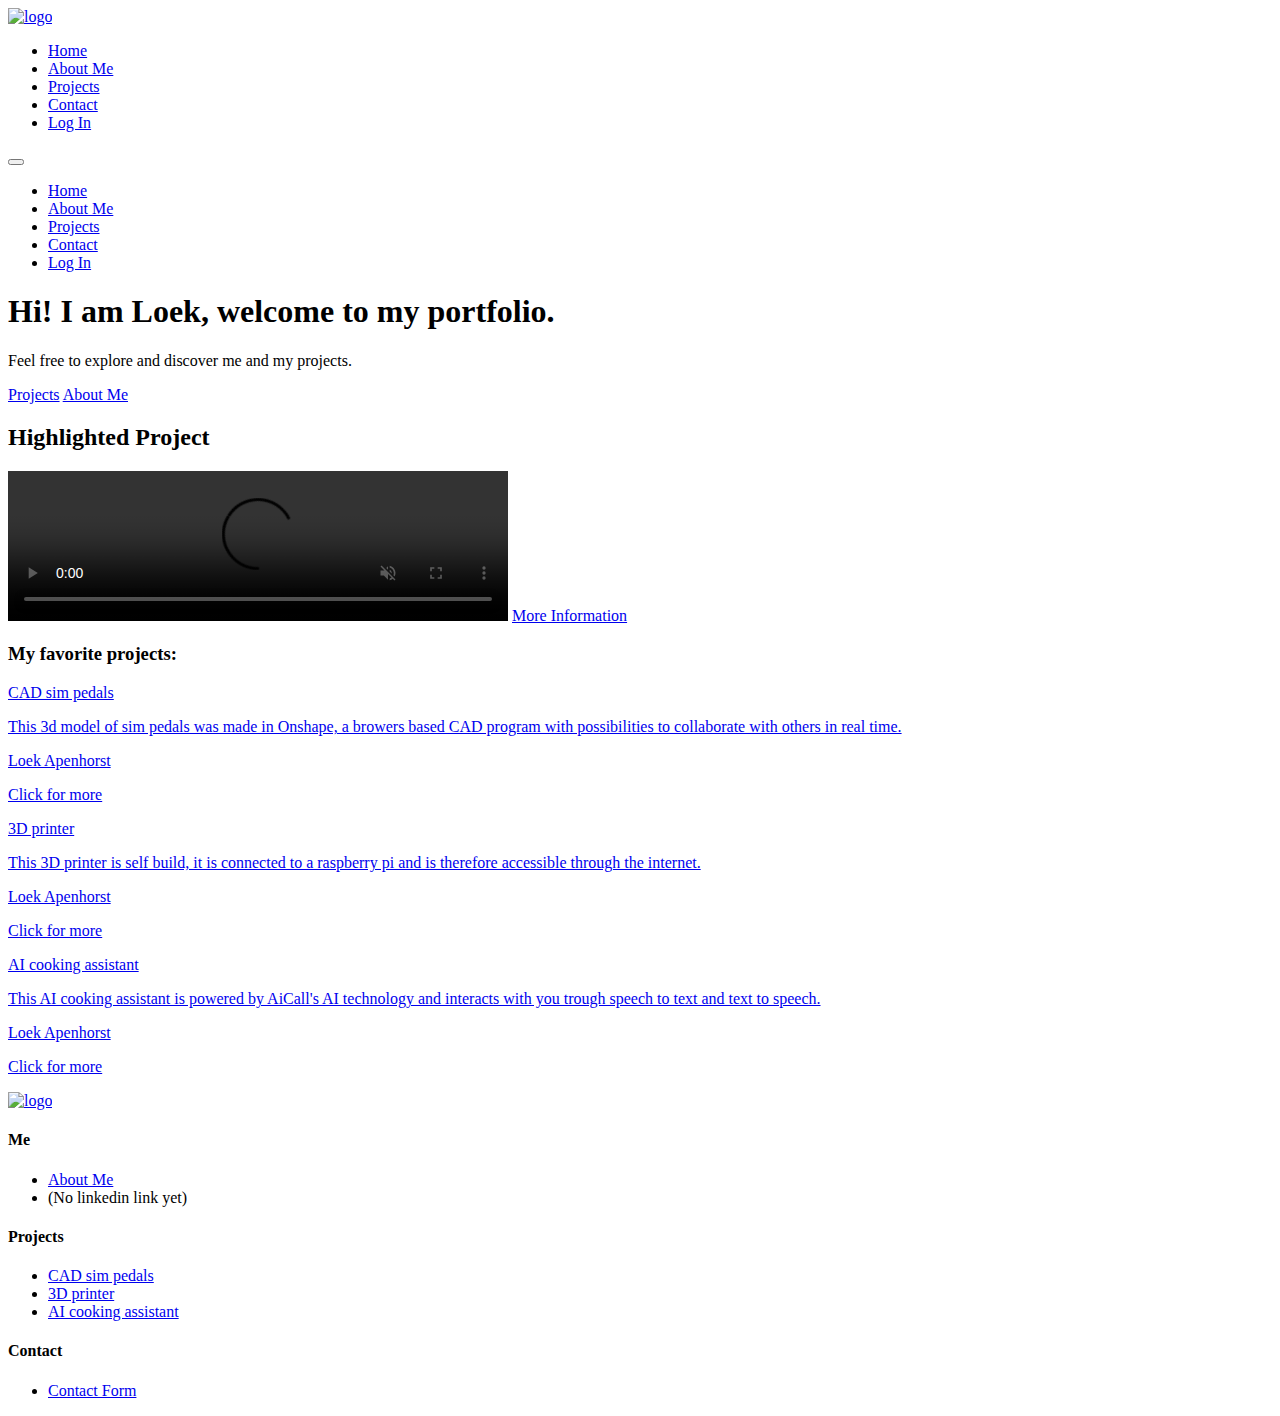
==== index.html @ c2a08de0 "Add files via upload" ====
<!DOCTYPE html>
<html lang="en">
  <head>
    <meta charset="UTF-8" />
    <meta name="viewport" content="width=device-width, initial-scale=1.0" />
    <title>Portfolio Loek Apenhorst</title>
    <link rel="preconnect" href="https://fonts.googleapis.com" />
    <link rel="preconnect" href="https://fonts.gstatic.com" crossorigin />
    <link
      href="https://fonts.googleapis.com/css2?family=Poppins:wght@300;400;600;700&display=swap"
      rel="stylesheet"
    />
    <link
      rel="stylesheet"
      href="https://cdnjs.cloudflare.com/ajax/libs/font-awesome/6.5.1/css/all.min.css"
      integrity="sha512-DTOQO9RWCH3ppGqcWaEA1BIZOC6xxalwEsw9c2QQeAIftl+Vegovlnee1c9QX4TctnWMn13TZye+giMm8e2LwA=="
      crossorigin="anonymous"
      referrerpolicy="no-referrer"
    />
    <link rel="stylesheet" href="styles/style1.css" />
    <link rel="shortcut icon" href="images/tab_icon.ico" type="image/x-icon" />
  </head>

  <body>
    <nav class="navbar">
      <div class="container">
        <div class="logo">
          <a href="index.html">
            <img src="images/logo.png" alt="logo" />
          </a>
        </div>
        <div class="main-menu">
          <ul>
            <li>
              <a href="index.html">Home</a>
            </li>
            <li>
              <a href="about_me.html">About Me</a>
            </li>
            <li>
              <a href="projects.html">Projects</a>
            </li>
            <li>
              <a href="contact.html">Contact</a>
            </li>
            <li>
              <a class="btn" href="#"> <i class="fas fa-user"></i> Log In </a>
            </li>
          </ul>
        </div>
        <!-- Hamburger Button -->
        <button class="hamburger-button">
          <div class="hamburger-line"></div>
          <div class="hamburger-line"></div>
          <div class="hamburger-line"></div>
        </button>
        <div class="mobile-menu">
          <ul>
            <li>
              <a href="index.html">Home</a>
            </li>
            <li>
              <a href="about_me.html">About Me</a>
            </li>
            <li>
              <a href="projects.html">Projects</a>
            </li>
            <li>
              <a href="contact.html">Contact</a>
            </li>
            <li>
              <a class="btn" href="#"> <i class="fas fa-user"></i> Log In </a>
            </li>
          </ul>
        </div>
      </div>
    </nav>
    <!-- Hero -->
    <section class="hero">
      <div class="container">
        <div class="hero-content">
          <h1 class="hero-heading text-xxl">
            Hi! I am Loek, welcome to my portfolio.
          </h1>
          <p class="hero-text">
            Feel free to explore and discover me and my projects.
          </p>
          <div class="hero-buttons">
            <a href="projects.html" class="btn btn-primary"
              ><i class="fa-regular fa-lightbulb"></i>Projects</a
            >
            <a href="about_me.html" class="btn"
              ><i class="fas fa-address-book"></i>About Me</a
            >
          </div>
        </div>
      </div>
    </section>
    <!-- Video Section -->
    <section class="video bg-black">
      <div class="container-sm">
        <h2 class="video-heading text-xl text-center">Highlighted Project</h2>
        <div class="video-content">
          <video
            class="video-content"
            controls
            width="500"
            muted
            autoplay
            loop
            src="images/Animation Onshape.mp4"
          ></video>
          <a href="projects.html" class="btn btn-primary">More Information</a>
        </div>
      </div>
    </section>
    <!-- Testimonials -->
    <section class="testimonials bg-dark">
      <div class="container">
        <h3 class="testimonials-heading text-xl">My favorite projects:</h3>
        <div class="testimonials-grid">
          <a href="projects.html">
            <div class="card">
              <p>CAD sim pedals</p>
              <p>
                This 3d model of sim pedals was made in Onshape, a browers based
                CAD program with possibilities to collaborate with others in
                real time.
              </p>
              <p>Loek Apenhorst</p>
              <p>Click for more</p>
            </div>
          </a>
          <a href="projects.html#project_2">
            <div class="card">
              <p>3D printer</p>
              <p>
                This 3D printer is self build, it is connected to a raspberry pi
                and is therefore accessible through the internet.
              </p>
              <p>Loek Apenhorst</p>
              <p>Click for more</p>
            </div>
          </a>
          <a href="projects.html#project_3">
            <div class="card">
              <p>AI cooking assistant</p>
              <p>
                This AI cooking assistant is powered by AiCall's AI technology
                and interacts with you trough speech to text and text to speech.
              </p>
              <p>Loek Apenhorst</p>
              <p>Click for more</p>
            </div>
          </a>
        </div>
      </div>
    </section>

    <!-- Footer -->
    <footer class="footer bg-black">
      <div class="container">
        <div class="footer-grid">
          <div class="logo">
            <a href="index.html">
              <img src="images/logo.png" alt="logo" />
            </a>
          </div>
          <div>
            <h4>Me</h4>
            <ul>
              <li><a href="about_me.html">About Me</a></li>
              <li>
                <a href="#">
                  <i class="fab fa-linkedin"></i>
                </a>
                <div class="comment">(No linkedin link yet)</div>
              </li>
            </ul>
          </div>
          <div>
            <h4>Projects</h4>
            <ul>
              <li><a href="projects.html">CAD sim pedals</a></li>
              <li><a href="projects.html#project_2">3D printer</a></li>
              <li>
                <a href="projects.html#project_3">AI cooking assistant</a>
              </li>
            </ul>
          </div>
          <div>
            <h4>Contact</h4>
            <ul>
              <li>
                <a href="contact.html">Contact Form</a>
              </li>
            </ul>
          </div>
        </div>
      </div>
    </footer>

    <script src="js/main.js"></script>
  </body>
</html>
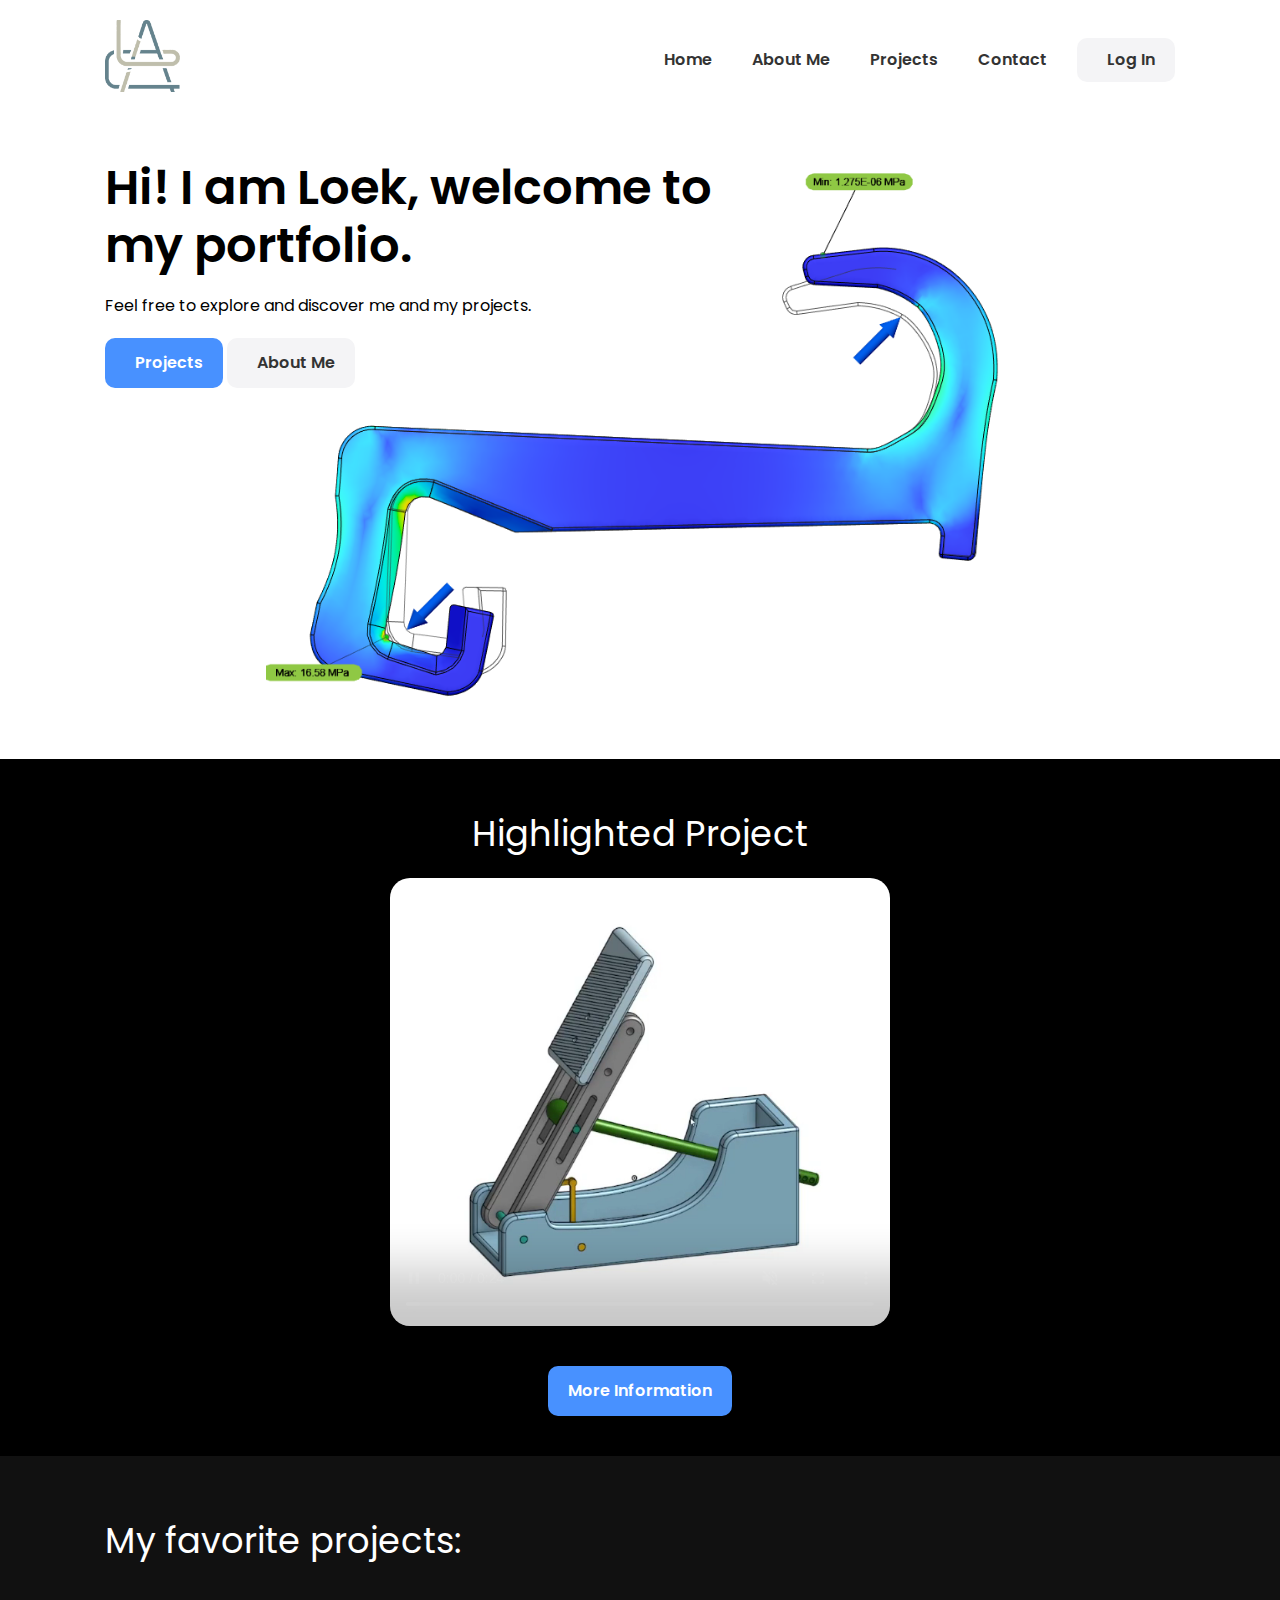
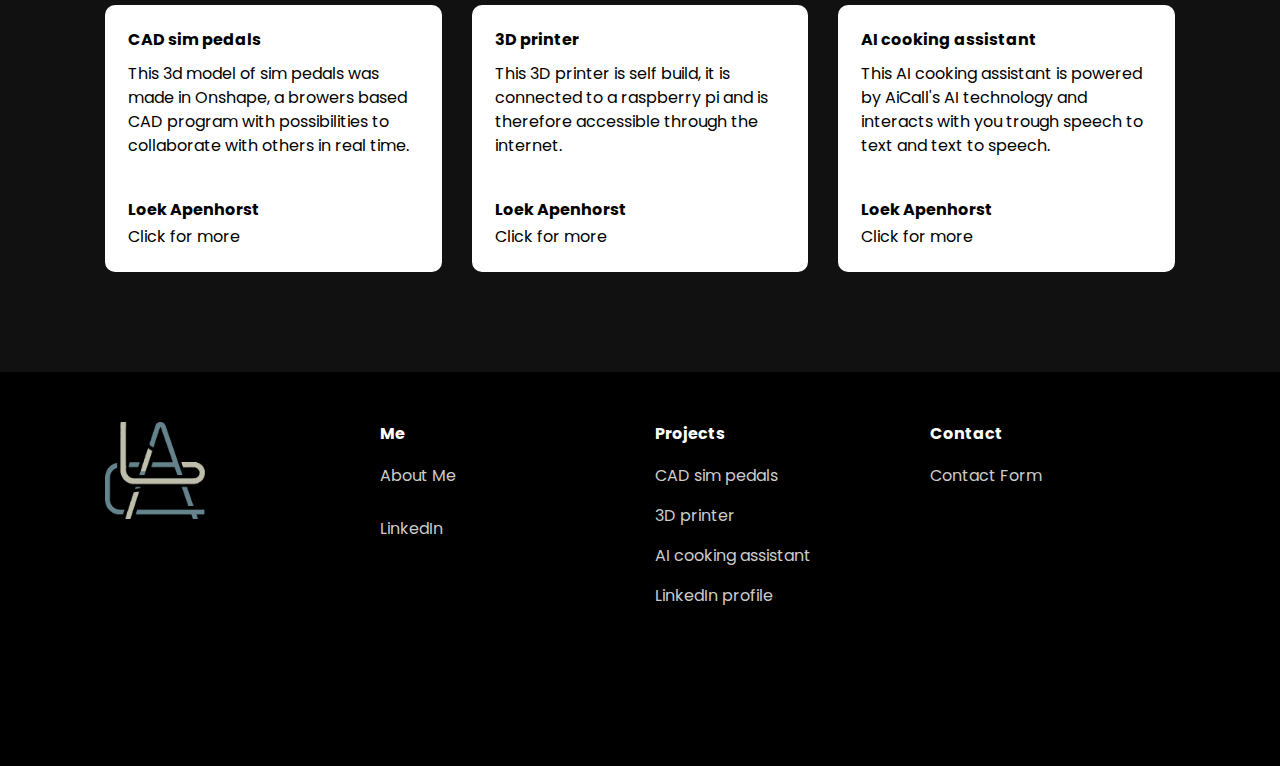
==== commit 6db845fe: "Add files via upload" ====
--- a/index.html
+++ b/index.html
@@ -171,10 +171,9 @@
             <ul>
               <li><a href="about_me.html">About Me</a></li>
               <li>
-                <a href="#">
+                <a href="https://www.linkedin.com/in/loek-creativetechnology">LinkedIn
                   <i class="fab fa-linkedin"></i>
                 </a>
-                <div class="comment">(No linkedin link yet)</div>
               </li>
             </ul>
           </div>
@@ -186,6 +185,7 @@
               <li>
                 <a href="projects.html#project_3">AI cooking assistant</a>
               </li>
+              <li><a href="projects.html#project_4">LinkedIn profile</a></li>
             </ul>
           </div>
           <div>
--- a/styles/style1.css
+++ b/styles/style1.css
@@ -0,0 +1,585 @@
+* {
+  box-sizing: border-box;
+  margin: 0;
+  padding: 0;
+}
+
+:root {
+  --primary-color: #4891ff;
+  --light-color: #f4f4f6;
+  --dark-color: #111;
+}
+
+body {
+  font-family: "Poppins", sans-serif;
+  font-size: 16px;
+  line-height: 1.5;
+  background: #fff;
+  overflow-x: hidden;
+}
+
+a {
+  text-decoration: none;
+  color: #333;
+}
+
+ul {
+  list-style: none;
+}
+
+img {
+  max-width: 100%;
+}
+
+/* Navbar */
+.navbar {
+  background: #fff;
+  padding: 20px;
+}
+
+.navbar .container {
+  display: flex;
+  justify-content: space-between;
+  align-items: center;
+}
+
+.navbar .container .logo {
+  max-width: 75px;
+}
+
+.navbar .main-menu ul {
+  display: flex;
+}
+
+.navbar ul li a {
+  padding: 10px 20px;
+  display: block;
+  font-weight: 600;
+  transition: 0.5s;
+}
+
+.navbar ul li a:hover {
+  color: var(--primary-color);
+}
+
+.navbar ul li a i {
+  margin-right: 10px;
+}
+
+.navbar ul li:last-child a {
+  margin-left: 10px;
+}
+
+/* Hero */
+.hero {
+  margin-bottom: 50px;
+}
+
+.hero .container {
+  background: url("../images/hero.png") no-repeat;
+  background-size: contain;
+  background-position: center bottom;
+  height: 550px;
+}
+
+.hero .hero-content {
+  width: 65%;
+}
+
+.hero .hero-text {
+  width: 70%;
+  margin-bottom: 20px;
+}
+
+.hero .hero-buttons i {
+  margin-right: 10px;
+}
+
+/* Video */
+.video {
+  padding: 10px 0 40px;
+}
+
+.video .video-content {
+  display: flex;
+  flex-direction: column;
+  align-items: center;
+  border-radius: 20px;
+}
+
+.video .btn {
+  margin-top: 40px;
+}
+
+/* Testimonials */
+.testimonials {
+  padding-top: 20px;
+  padding-bottom: 100px;
+}
+
+.testimonials .testimonials-heading {
+  width: 700px;
+  margin-bottom: 40px;
+}
+
+.testimonials .testimonials-grid {
+  display: grid;
+  grid-template-columns: repeat(3, 1fr);
+  gap: 30px;
+}
+
+.testimonials .card {
+  border: 3px solid #fff;
+}
+
+.testimonials .card:hover {
+  transition: 0.3s;
+  border: 3px solid var(--primary-color);
+}
+
+.testimonials .card p:nth-child(1) {
+  margin: 0px 0 10px;
+  font-weight: bold;
+}
+
+.testimonials .card p:nth-child(3) {
+  margin: 40px 0 3px;
+  font-weight: bold;
+}
+
+/* Contact form */
+.contact-container {
+  height: 50vh;
+  display: flex;
+  align-items: center;
+  justify-content: space-evenly;
+  margin-bottom: 200px;
+}
+
+.contact-container .contact-form {
+  display: flex;
+  flex-direction: column;
+  align-items: start;
+  gap: 20px;
+}
+
+.contact-container h2 {
+  margin-bottom: 5px;
+}
+
+.contact-container .contact-form-title hr {
+  border: none;
+  height: 5px;
+  background-color: var(--primary-color);
+  border-radius: 10px;
+  margin-bottom: 20px;
+  border-radius: 50px;
+}
+
+.contact-container .contact-inputs {
+  width: 400px;
+  height: 50px;
+  border: 2px solid #33333336;
+  outline: none;
+  padding-left: 25px;
+  border-radius: 15px;
+}
+
+.contact-container .contact-form .textarea {
+  height: 140px;
+  padding-top: 15px;
+}
+
+.contact-container .contact-inputs:focus {
+  border: 2px solid var(--primary-color);
+}
+
+.contact-container .contact-inputs::placeholder {
+  color: var(--dark-color);
+}
+
+.contact-container .btn {
+  font-size: 16px;
+}
+
+.contact-container .btn i {
+  margin-right: 10px;
+}
+
+/* Projects */
+
+.projects .project_1 .project-grid {
+  display: flex;
+  flex-direction: column;
+  align-items: center;
+}
+
+.projects .project_1 .video_1 {
+  width: 500px;
+  margin-bottom: 20px;
+  border-radius: 20px;
+}
+
+.projects .project_1 .video_2 {
+  width: 800px;
+  border-radius: 10px;
+}
+
+.projects .project_1 .project-heading {
+  text-align: center;
+}
+
+.projects .project_1 .project-text {
+  margin: 20px 200px 150px;
+}
+
+.projects .project_1 .project-text .link {
+  color: blue;
+}
+
+.projects .project_2 .project-grid {
+  display: grid;
+  grid-template-columns: repeat(2, 1fr);
+  margin-left: 175px;
+  margin-top: 50px;
+  margin-bottom: 50px;
+}
+
+.projects .project_2 .img_1,
+.projects .project-grid .img_2 {
+  height: 500px;
+  border-radius: 20px;
+  align-items: center;
+}
+
+.projects .project_2 .project-heading {
+  text-align: center;
+}
+
+.projects .project_2 .project-text {
+  margin: 20px 200px 150px;
+}
+
+.projects .project_3 .project-grid {
+  display: flex;
+  flex-direction: column;
+  align-items: center;
+  margin-top: 50px;
+  margin-bottom: 50px;
+}
+
+.projects .project_3 .img_1 {
+  height: 500px;
+  border-radius: 20px;
+  align-items: center;
+}
+
+.projects .project_3 .project-heading {
+  text-align: center;
+}
+
+.projects .project_3 .project-text {
+  margin: 20px 200px 150px;
+}
+
+.projects .project_4 .project-grid {
+  display: flex;
+  flex-direction: column;
+  align-items: center;
+  margin-top: 50px;
+  margin-bottom: 50px;
+}
+
+.projects .project_4 .img_1,
+.projects .project-grid .img_2 {
+  height: 400px;
+  border-radius: 20px;
+  align-items: center;
+}
+
+.projects .project_4 .project-heading {
+  text-align: center;
+}
+
+.projects .project_4 .project-text {
+  margin: 20px 200px 150px;
+}
+
+/* About Me */
+.about-me {
+  margin-bottom: 50px;
+}
+
+.about-me .container {
+  height: 550px;
+}
+
+.about-me .container .content {
+  width: 80%;
+}
+
+.about-me .text {
+  width: 70%;
+  margin-bottom: 20px;
+}
+
+/* Footer */
+.footer {
+  padding-top: 50px;
+  padding-bottom: 150px;
+}
+
+.footer h4 {
+  margin-bottom: 10px;
+}
+
+.footer ul li {
+  line-height: 2.5;
+}
+
+.footer a,
+.footer .comment {
+  color: #ccc;
+}
+
+.footer i {
+  font-size: 1.5rem;
+  margin-right: 10px;
+}
+
+.footer .container .logo {
+  max-width: 100px;
+}
+
+.footer .footer-grid {
+  display: grid;
+  grid-template-columns: repeat(4, 1fr);
+  gap: 30px;
+  justify-content: center;
+}
+
+/* Utility Classes */
+.container {
+  max-width: 1100px;
+  margin: 0 auto;
+  padding: 0 15px;
+}
+
+.container-sm {
+  max-width: 800px;
+  margin: 0 auto;
+  padding: 0 15px;
+}
+
+/*Buttons */
+.btn {
+  display: inline-block;
+  padding: 13px 20px;
+  background: var(--light-color);
+  color: #333;
+  font-weight: 600;
+  text-decoration: none;
+  border: none;
+  border-radius: 10px;
+  cursor: pointer;
+  text-align: center;
+  transition: 0.5s;
+}
+
+.btn:hover {
+  opacity: 0.8;
+}
+
+.btn-primary {
+  background: var(--primary-color);
+  color: #fff;
+}
+
+.btn-dark {
+  background: var(--dark-color);
+  color: #fff;
+}
+
+.btn-block {
+  display: block;
+  width: 100%;
+}
+
+/* Text Classes */
+.text-xxl {
+  font-size: 3rem;
+  line-height: 1.2;
+  font-weight: 600;
+  margin: 40px 0 20px;
+}
+
+.text-xl {
+  font-size: 2.2rem;
+  line-height: 1.4;
+  font-weight: normal;
+  margin: 40px 0 20px;
+}
+
+.text-lg {
+  font-size: 1.8rem;
+  line-height: 1.4;
+  font-weight: normal;
+  margin: 30px 0 20px;
+}
+
+.text-md {
+  font-size: 1.2rem;
+  line-height: 1.4;
+  font-weight: normal;
+  margin: 20px 0 10px;
+}
+
+.text-sm {
+  font-size: 0.9rem;
+  line-height: 1.4;
+  font-weight: normal;
+  margin: 10px 0 5px;
+}
+
+.text-center {
+  text-align: center;
+}
+
+/* Background */
+.bg-primary {
+  background: var(--primary-color);
+  color: #fff;
+}
+
+.bg-light {
+  background: var(--light-color);
+  color: #333;
+}
+
+.bg-dark {
+  background: var(--dark-color);
+  color: #fff;
+}
+
+.bg-black {
+  background: #000;
+  color: #fff;
+}
+
+/* Card */
+.card {
+  background: #fff;
+  color: #000;
+  border-radius: 10px;
+  padding: 20px;
+}
+
+/* Hamburger Button */
+.hamburger-button {
+  display: none;
+  background: none;
+  border: none;
+  cursor: pointer;
+  padding: 10px;
+  z-index: 1000;
+}
+
+.hamburger-button .hamburger-line {
+  width: 30px;
+  height: 3px;
+  background: #333;
+  margin: 6px 0;
+}
+
+/* Mobile Menu */
+.mobile-menu {
+  position: fixed;
+  top: 0;
+  right: -300px;
+  width: 250px;
+  height: 100%;
+  z-index: 100;
+  background: #fff;
+  box-shadow: 0px 0px 10px rgba(0, 0, 0, 0.2);
+  transition: right 0.5s ease-in-out;
+}
+
+.mobile-menu ul {
+  margin-top: 100px;
+  padding-right: 10px;
+}
+
+.mobile-menu ul li {
+  margin: 10px 0;
+}
+
+.mobile-menu ul li a {
+  font-size: 20px;
+  transition: 0.5s;
+}
+
+.mobile-menu.active {
+  right: 0;
+}
+
+/* Media Queries */
+@media (max-width: 960px) {
+  .text-xxl {
+    font-size: 2.5rem;
+  }
+
+  .hero .container {
+    height: 600px;
+  }
+}
+
+@media (max-width: 670px) {
+  .navbar .main-menu {
+    display: none;
+  }
+
+  .navbar .hamburger-button {
+    display: block;
+  }
+
+  .hero .container {
+    height: 580px;
+  }
+
+  .hero .hero-content,
+  .hero .hero-text {
+    width: 80%;
+  }
+
+  .testimonials .testimonials-heading {
+    max-width: 100%;
+    text-align: center;
+  }
+
+  .testimonials .testimonials-grid,
+  .footer .footer-grid {
+    grid-template-columns: 1fr;
+  }
+
+  .footer {
+    text-align: center;
+  }
+
+  /* Text */
+  .text-xl {
+    font-size: 1.9rem;
+  }
+
+  .text-lg {
+    font-size: 1.5rem;
+  }
+  .text-md {
+    font-size: 1.1rem;
+  }
+}
+
+@media (max-width: 500px) {
+  .text-xxl {
+    font-size: 2rem;
+  }
+}
